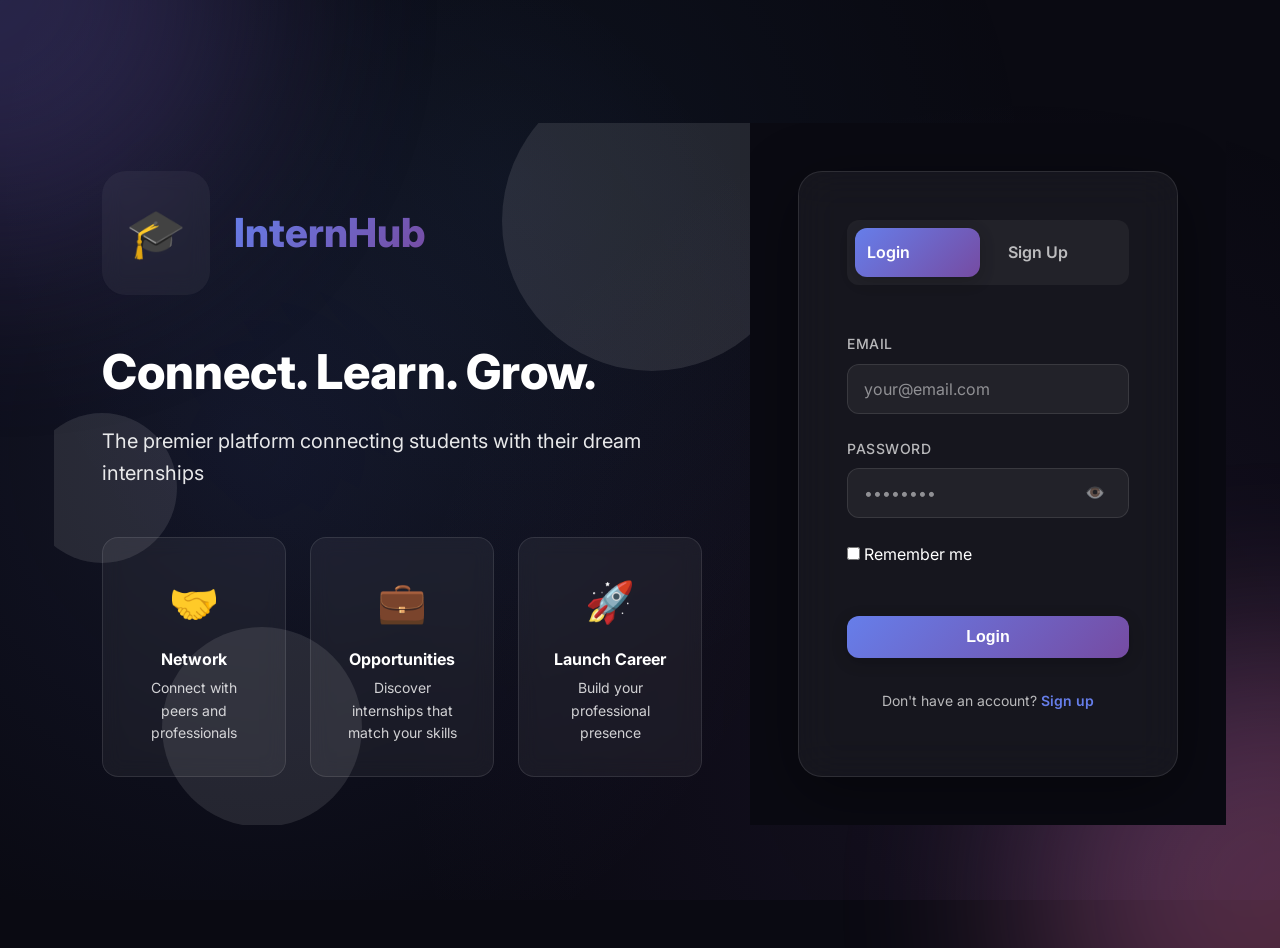
==== connections.html @ 6345edf4 "feat: implement connections system" ====
<!DOCTYPE html>
<html lang="en">

<head>
    <meta charset="UTF-8">
    <meta name="viewport" content="width=device-width, initial-scale=1.0">
    <title>Connections - InternHub</title>
    <link rel="stylesheet" href="css/main.css">
    <link rel="stylesheet" href="css/components.css">
    <link rel="stylesheet" href="css/animations.css">
</head>

<body>
    <nav class="navbar">
        <div class="navbar-container"><a href="dashboard.html" class="navbar-brand">InternHub</a>
            <div class="navbar-search"><span class="navbar-search-icon">🔍</span><input type="text" id="globalSearch"
                    placeholder="Search people, jobs, companies..."></div>
            <div class="navbar-nav">
                <div class="navbar-nav-item" id="homeNav">🏠</div>
                <div class="navbar-nav-item" id="connectionsNav">👥</div>
                <div class="navbar-nav-item" id="messagesNav">💬</div>
                <div class="navbar-nav-item" id="notificationsNav">🔔<span class="badge-notification hidden"
                        id="notificationsBadge">0</span></div>
                <div class="navbar-nav-item dropdown" id="profileDropdown"><img src="" alt="Profile"
                        class="avatar avatar-sm" id="navAvatar">
                    <div class="dropdown-menu hidden" id="profileMenu"><a href="profile.html" class="dropdown-item">👤
                            My Profile</a>
                        <div class="dropdown-divider"></div><a href="#" class="dropdown-item" id="logoutBtn">🚪
                            Logout</a>
                    </div>
                </div>
            </div>
        </div>
    </nav>

    <aside class="sidebar">
        <nav class="sidebar-nav">
            <ul>
                <li class="sidebar-nav-item"><a href="dashboard.html" class="sidebar-nav-link"><svg fill="currentColor"
                            viewBox="0 0 20 20">
                            <path
                                d="M10.707 2.293a1 1 0 00-1.414 0l-7 7a1 1 0 001.414 1.414L4 10.414V17a1 1 0 001 1h2a1 1 0 001-1v-2a1 1 0 011-1h2a1 1 0 011 1v2a1 1 0 001 1h2a1 1 0 001-1v-6.586l.293.293a1 1 0 001.414-1.414l-7-7z">
                            </path>
                        </svg><span>Feed</span></a></li>
                <li class="sidebar-nav-item"><a href="profile.html" class="sidebar-nav-link"><svg fill="currentColor"
                            viewBox="0 0 20 20">
                            <path fill-rule="evenodd" d="M10 9a3 3 0 100-6 3 3 0 000 6zm-7 9a7 7 0 1114 0H3z"
                                clip-rule="evenodd"></path>
                        </svg><span>Profile</span></a></li>
                <li class="sidebar-nav-item"><a href="connections.html" class="sidebar-nav-link active"><svg
                            fill="currentColor" viewBox="0 0 20 20">
                            <path
                                d="M13 6a3 3 0 11-6 0 3 3 0 016 0zM18 8a2 2 0 11-4 0 2 2 0 014 0zM14 15a4 4 0 00-8 0v3h8v-3zM6 8a2 2 0 11-4 0 2 2 0 014 0zM16 18v-3a5.972 5.972 0 00-.75-2.906A3.005 3.005 0 0119 15v3h-3zM4.75 12.094A5.973 5.973 0 004 15v3H1v-3a3 3 0 013.75-2.906z">
                            </path>
                        </svg><span>Connections</span></a></li>
                <li class="sidebar-nav-item"><a href="jobs.html" class="sidebar-nav-link"><svg fill="currentColor"
                            viewBox="0 0 20 20">
                            <path fill-rule="evenodd"
                                d="M6 6V5a3 3 0 013-3h2a3 3 0 013 3v1h2a2 2 0 012 2v3.57A22.952 22.952 0 0110 13a22.95 22.95 0 01-8-1.43V8a2 2 0 012-2h2zm2-1a1 1 0 011-1h2a1 1 0 011 1v1H8V5zm1 5a1 1 0 011-1h.01a1 1 0 110 2H10a1 1 0 01-1-1z"
                                clip-rule="evenodd"></path>
                            <path
                                d="M2 13.692V16a2 2 0 002 2h12a2 2 0 002-2v-2.308A24.974 24.974 0 0110 15c-2.796 0-5.487-.46-8-1.308z">
                            </path>
                        </svg><span>Jobs</span></a></li>
                <li class="sidebar-nav-item"><a href="messages.html" class="sidebar-nav-link"><svg fill="currentColor"
                            viewBox="0 0 20 20">
                            <path d="M2 5a2 2 0 012-2h7a2 2 0 012 2v4a2 2 0 01-2 2H9l-3 3v-3H4a2 2 0 01-2-2V5z"></path>
                            <path
                                d="M15 7v2a4 4 0 01-4 4H9.828l-1.766 1.767c.28.149.599.233.938.233h2l3 3v-3h2a2 2 0 002-2V9a2 2 0 00-2-2h-1z">
                            </path>
                        </svg><span>Messages</span></a></li>
                <li class="sidebar-nav-item"><a href="search.html" class="sidebar-nav-link"><svg fill="currentColor"
                            viewBox="0 0 20 20">
                            <path fill-rule="evenodd"
                                d="M8 4a4 4 0 100 8 4 4 0 000-8zM2 8a6 6 0 1110.89 3.476l4.817 4.817a1 1 0 01-1.414 1.414l-4.816-4.816A6 6 0 012 8z"
                                clip-rule="evenodd"></path>
                        </svg><span>Search</span></a></li>
            </ul>
        </nav>
    </aside>

    <main class="main-content">
        <div class="container-fluid">
            <div style="max-width: 900px; margin: 0 auto;">
                <h1 class="animate-fade-in-up">My Network</h1>

                <!-- Tabs -->
                <div class="glass-card mt-lg animate-fade-in-up" style="padding: 0; overflow: hidden;">
                    <div style="display: flex; border-bottom: 1px solid var(--glass-border);">
                        <button class="network-tab active" data-tab="suggestions">People You May Know</button>
                        <button class="network-tab" data-tab="connections">My Connections</button>
                        <button class="network-tab" data-tab="requests">Requests</button>
                    </div>
                </div>

                <!-- Content Sections -->
                <div id="suggestionsSection" class="network-section active mt-md"></div>
                <div id="connectionsSection" class="network-section hidden mt-md"></div>
                <div id="requestsSection" class="network-section hidden mt-md"></div>
            </div>
        </div>
    </main>

    <style>
        .network-tab {
            flex: 1;
            padding: var(--spacing-md);
            background: transparent;
            border: none;
            color: var(--text-secondary);
            font-weight: 600;
            cursor: pointer;
            transition: all var(--transition-base);
            border-bottom: 2px solid transparent;
        }

        .network-tab.active {
            color: var(--text-primary);
            border-bottom-color: var(--accent);
            background: var(--glass-bg);
        }

        .network-section {
            display: none;
        }

        .network-section.active {
            display: block;
        }
    </style>

    <div id="notificationsDropdown" class="dropdown-menu hidden"
        style="position: fixed; top: 70px; right: 20px; width: 400px; max-width: 90vw;">
        <div style="padding: var(--spacing-md); border-bottom: 1px solid var(--glass-border);">
            <h4 style="margin: 0;">Notifications</h4>
        </div>
        <div class="notification-list" id="notificationsList"></div>
    </div>

    <script src="js/storage.js"></script>
    <script src="js/app.js"></script>
    <script src="js/connections.js"></script>
</body>

</html>
---- css/main.css ----
/* InternHub - Main Design System */

/* Import Google Fonts */
@import url('https://fonts.googleapis.com/css2?family=Inter:wght@300;400;500;600;700;800&display=swap');

/* CSS Variables - Design Tokens */
:root {
  /* Colors */
  --primary-gradient: linear-gradient(135deg, #667eea 0%, #764ba2 100%);
  --secondary-gradient: linear-gradient(135deg, #f093fb 0%, #f5576c 100%);
  --accent-gradient: linear-gradient(135deg, #4facfe 0%, #00f2fe 100%);
  --success-gradient: linear-gradient(135deg, #0ba360 0%, #3cba92 100%);
  --warning-gradient: linear-gradient(135deg, #ffa726 0%, #fb8c00 100%);

  --accent: #667eea;
  --accent-light: #8a9aff;
  --accent-dark: #4d63d8;

  /* Dark Theme Colors */
  --bg-primary: #0a0a12;
  --bg-secondary: #12121c;
  --bg-tertiary: #1a1a28;

  /* Glass Effect */
  --glass-bg: rgba(255, 255, 255, 0.05);
  --glass-border: rgba(255, 255, 255, 0.1);
  --glass-hover: rgba(255, 255, 255, 0.08);

  /* Text Colors */
  --text-primary: #ffffff;
  --text-secondary: rgba(255, 255, 255, 0.7);
  --text-tertiary: rgba(255, 255, 255, 0.5);

  /* Shadows */
  --shadow-sm: 0 2px 8px rgba(0, 0, 0, 0.1);
  --shadow-md: 0 4px 16px rgba(0, 0, 0, 0.2);
  --shadow-lg: 0 8px 32px rgba(0, 0, 0, 0.3);
  --shadow-xl: 0 16px 64px rgba(0, 0, 0, 0.4);

  /* Glow Effects */
  --glow-primary: 0 0 20px rgba(102, 126, 234, 0.4);
  --glow-secondary: 0 0 20px rgba(240, 147, 251, 0.4);
  --glow-accent: 0 0 20px rgba(79, 172, 254, 0.4);

  /* Spacing */
  --spacing-xs: 0.5rem;
  --spacing-sm: 1rem;
  --spacing-md: 1.5rem;
  --spacing-lg: 2rem;
  --spacing-xl: 3rem;
  --spacing-2xl: 4rem;

  /* Border Radius */
  --radius-sm: 8px;
  --radius-md: 12px;
  --radius-lg: 16px;
  --radius-xl: 24px;
  --radius-full: 9999px;

  /* Transitions */
  --transition-fast: 0.2s ease;
  --transition-base: 0.3s ease;
  --transition-slow: 0.5s ease;

  /* Z-index */
  --z-dropdown: 1000;
  --z-sticky: 1020;
  --z-fixed: 1030;
  --z-modal-backdrop: 1040;
  --z-modal: 1050;
  --z-popover: 1060;
  --z-tooltip: 1070;
}

/* Reset & Base Styles */
* {
  margin: 0;
  padding: 0;
  box-sizing: border-box;
}

html {
  font-size: 16px;
  scroll-behavior: smooth;
}

body {
  font-family: 'Inter', -apple-system, BlinkMacSystemFont, 'Segoe UI', Roboto, sans-serif;
  background: var(--bg-primary);
  color: var(--text-primary);
  line-height: 1.6;
  overflow-x: hidden;
  -webkit-font-smoothing: antialiased;
  -moz-osx-font-smoothing: grayscale;
}

/* Background Pattern */
body::before {
  content: '';
  position: fixed;
  top: 0;
  left: 0;
  right: 0;
  bottom: 0;
  background:
    radial-gradient(circle at 20% 50%, rgba(102, 126, 234, 0.1) 0%, transparent 50%),
    radial-gradient(circle at 80% 80%, rgba(118, 75, 162, 0.1) 0%, transparent 50%),
    radial-gradient(circle at 40% 20%, rgba(79, 172, 254, 0.05) 0%, transparent 50%);
  pointer-events: none;
  z-index: -1;
}

/* Typography */
h1,
h2,
h3,
h4,
h5,
h6 {
  font-weight: 700;
  line-height: 1.2;
  margin-bottom: var(--spacing-sm);
}

h1 {
  font-size: clamp(2rem, 5vw, 3.5rem);
  background: var(--primary-gradient);
  -webkit-background-clip: text;
  -webkit-text-fill-color: transparent;
  background-clip: text;
}

h2 {
  font-size: clamp(1.5rem, 4vw, 2.5rem);
}

h3 {
  font-size: clamp(1.25rem, 3vw, 2rem);
}

h4 {
  font-size: clamp(1.1rem, 2.5vw, 1.5rem);
}

p {
  margin-bottom: var(--spacing-sm);
  color: var(--text-secondary);
}

a {
  color: var(--accent-light);
  text-decoration: none;
  transition: color var(--transition-base);
}

a:hover {
  color: var(--accent);
  text-decoration: underline;
}

/* Utility Classes */
.container {
  max-width: 1200px;
  margin: 0 auto;
  padding: 0 var(--spacing-md);
}

.container-fluid {
  width: 100%;
  padding: 0 var(--spacing-md);
}

/* Glass Card */
.glass-card {
  background: var(--glass-bg);
  backdrop-filter: blur(10px);
  -webkit-backdrop-filter: blur(10px);
  border: 1px solid var(--glass-border);
  border-radius: var(--radius-lg);
  padding: var(--spacing-md);
  box-shadow: var(--shadow-md);
  transition: all var(--transition-base);
}

.glass-card:hover {
  background: var(--glass-hover);
  transform: translateY(-2px);
  box-shadow: var(--shadow-lg);
}

/* Gradient Card */
.gradient-card {
  position: relative;
  background: var(--bg-secondary);
  border-radius: var(--radius-lg);
  padding: 2px;
  overflow: hidden;
}

.gradient-card::before {
  content: '';
  position: absolute;
  top: 0;
  left: 0;
  right: 0;
  bottom: 0;
  background: var(--primary-gradient);
  opacity: 0.5;
  transition: opacity var(--transition-base);
}

.gradient-card:hover::before {
  opacity: 1;
}

.gradient-card-content {
  position: relative;
  background: var(--bg-secondary);
  border-radius: calc(var(--radius-lg) - 2px);
  padding: var(--spacing-md);
  z-index: 1;
}

/* Buttons */
.btn {
  display: inline-flex;
  align-items: center;
  justify-content: center;
  gap: var(--spacing-xs);
  padding: 0.75rem 1.5rem;
  font-size: 1rem;
  font-weight: 600;
  border: none;
  border-radius: var(--radius-md);
  cursor: pointer;
  transition: all var(--transition-base);
  text-decoration: none;
  position: relative;
  overflow: hidden;
}

.btn::before {
  content: '';
  position: absolute;
  top: 50%;
  left: 50%;
  width: 0;
  height: 0;
  border-radius: 50%;
  background: rgba(255, 255, 255, 0.2);
  transform: translate(-50%, -50%);
  transition: width 0.6s, height 0.6s;
}

.btn:hover::before {
  width: 300px;
  height: 300px;
}

.btn-primary {
  background: var(--primary-gradient);
  color: white;
  box-shadow: var(--shadow-md);
}

.btn-primary:hover {
  transform: translateY(-2px);
  box-shadow: var(--shadow-lg), var(--glow-primary);
}

.btn-secondary {
  background: var(--secondary-gradient);
  color: white;
  box-shadow: var(--shadow-md);
}

.btn-secondary:hover {
  transform: translateY(-2px);
  box-shadow: var(--shadow-lg), var(--glow-secondary);
}

.btn-outline {
  background: transparent;
  border: 2px solid var(--accent);
  color: var(--accent);
}

.btn-outline:hover {
  background: var(--accent);
  color: white;
  transform: translateY(-2px);
}

.btn-ghost {
  background: var(--glass-bg);
  border: 1px solid var(--glass-border);
  color: var(--text-primary);
}

.btn-ghost:hover {
  background: var(--glass-hover);
  transform: translateY(-2px);
}

/* Form Elements */
.form-group {
  margin-bottom: var(--spacing-md);
}

.form-label {
  display: block;
  margin-bottom: var(--spacing-xs);
  font-weight: 500;
  color: var(--text-secondary);
  font-size: 0.875rem;
  text-transform: uppercase;
  letter-spacing: 0.5px;
}

.form-input,
.form-textarea,
.form-select {
  width: 100%;
  padding: 0.875rem 1rem;
  background: var(--glass-bg);
  border: 1px solid var(--glass-border);
  border-radius: var(--radius-md);
  color: var(--text-primary);
  font-size: 1rem;
  font-family: inherit;
  transition: all var(--transition-base);
}

.form-input:focus,
.form-textarea:focus,
.form-select:focus {
  outline: none;
  border-color: var(--accent);
  background: var(--glass-hover);
  box-shadow: 0 0 0 3px rgba(102, 126, 234, 0.1);
}

.form-input::placeholder,
.form-textarea::placeholder {
  color: var(--text-tertiary);
}

.form-textarea {
  min-height: 120px;
  resize: vertical;
}

/* Force ALL native select dropdowns to use dark background */
select,
.form-select {
  background-color: #0f0f1a;
  color: #ffffff;
  -webkit-appearance: none;
  -moz-appearance: none;
  appearance: none;
  background-image: url("data:image/svg+xml,%3Csvg xmlns='http://www.w3.org/2000/svg' width='12' height='12' viewBox='0 0 12 12'%3E%3Cpath fill='%23ffffff' d='M6 8L1 3h10z'/%3E%3C/svg%3E");
  background-repeat: no-repeat;
  background-position: right 1rem center;
  padding-right: 2.5rem;
}

select option,
.form-select option {
  background-color: #0f0f1a;
  color: #ffffff;
}

select option:hover,
select option:focus,
select option:checked,
.form-select option:hover,
.form-select option:focus,
.form-select option:checked {
  background-color: #667eea;
  color: #ffffff;
}


/* Badges */
.badge {
  display: inline-flex;
  align-items: center;
  padding: 0.375rem 0.75rem;
  font-size: 0.75rem;
  font-weight: 600;
  border-radius: var(--radius-full);
  text-transform: uppercase;
  letter-spacing: 0.5px;
}

.badge-primary {
  background: var(--primary-gradient);
  color: white;
}

.badge-secondary {
  background: var(--secondary-gradient);
  color: white;
}

.badge-success {
  background: var(--success-gradient);
  color: white;
}

.badge-glass {
  background: var(--glass-bg);
  border: 1px solid var(--glass-border);
  color: var(--text-primary);
}

/* Avatar */
.avatar {
  width: 40px;
  height: 40px;
  border-radius: 50%;
  object-fit: cover;
  border: 2px solid var(--glass-border);
}

.avatar-sm {
  width: 32px;
  height: 32px;
}

.avatar-lg {
  width: 64px;
  height: 64px;
}

.avatar-xl {
  width: 120px;
  height: 120px;
}

/* Scrollbar Styling */
::-webkit-scrollbar {
  width: 8px;
  height: 8px;
}

::-webkit-scrollbar-track {
  background: var(--bg-secondary);
}

::-webkit-scrollbar-thumb {
  background: var(--glass-bg);
  border-radius: var(--radius-full);
  border: 2px solid var(--bg-secondary);
}

::-webkit-scrollbar-thumb:hover {
  background: var(--glass-hover);
}

/* Utility Classes */
.text-center {
  text-align: center;
}

.text-left {
  text-align: left;
}

.text-right {
  text-align: right;
}

.flex {
  display: flex;
}

.flex-column {
  flex-direction: column;
}

.flex-wrap {
  flex-wrap: wrap;
}

.items-center {
  align-items: center;
}

.items-start {
  align-items: flex-start;
}

.items-end {
  align-items: flex-end;
}

.justify-center {
  justify-content: center;
}

.justify-between {
  justify-content: space-between;
}

.justify-around {
  justify-content: space-around;
}

.gap-xs {
  gap: var(--spacing-xs);
}

.gap-sm {
  gap: var(--spacing-sm);
}

.gap-md {
  gap: var(--spacing-md);
}

.gap-lg {
  gap: var(--spacing-lg);
}

.mt-sm {
  margin-top: var(--spacing-sm);
}

.mt-md {
  margin-top: var(--spacing-md);
}

.mt-lg {
  margin-top: var(--spacing-lg);
}

.mb-sm {
  margin-bottom: var(--spacing-sm);
}

.mb-md {
  margin-bottom: var(--spacing-md);
}

.mb-lg {
  margin-bottom: var(--spacing-lg);
}

.hidden {
  display: none !important;
}

.visible {
  display: block;
}

/* Responsive */
@media (max-width: 768px) {
  :root {
    font-size: 14px;
  }

  .container {
    padding: 0 var(--spacing-sm);
  }
}
---- css/components.css ----
/* InternHub - Component Styles */

/* Navigation Bar */
.navbar {
    position: fixed;
    top: 0;
    left: 0;
    right: 0;
    height: 70px;
    background: var(--glass-bg);
    backdrop-filter: blur(20px);
    -webkit-backdrop-filter: blur(20px);
    border-bottom: 1px solid var(--glass-border);
    z-index: var(--z-fixed);
    padding: 0 var(--spacing-md);
}

.navbar-container {
    max-width: 1400px;
    margin: 0 auto;
    height: 100%;
    display: flex;
    align-items: center;
    justify-content: space-between;
    gap: var(--spacing-md);
}

.navbar-brand {
    font-size: 1.5rem;
    font-weight: 800;
    background: var(--primary-gradient);
    -webkit-background-clip: text;
    -webkit-text-fill-color: transparent;
    background-clip: text;
    text-decoration: none;
}

.navbar-search {
    flex: 1;
    max-width: 500px;
    position: relative;
}

.navbar-search input {
    width: 100%;
    padding: 0.75rem 1rem 0.75rem 3rem;
    background: var(--glass-bg);
    border: 1px solid var(--glass-border);
    border-radius: var(--radius-full);
    color: var(--text-primary);
    font-size: 0.875rem;
    transition: all var(--transition-base);
}

.navbar-search input:focus {
    outline: none;
    background: var(--glass-hover);
    border-color: var(--accent);
    box-shadow: 0 0 0 3px rgba(102, 126, 234, 0.1);
}

.navbar-search-icon {
    position: absolute;
    left: 1rem;
    top: 50%;
    transform: translateY(-50%);
    color: var(--text-tertiary);
    pointer-events: none;
}

.navbar-nav {
    display: flex;
    align-items: center;
    gap: var(--spacing-sm);
}

.navbar-nav-item {
    position: relative;
    padding: 0.5rem;
    color: var(--text-secondary);
    cursor: pointer;
    transition: color var(--transition-base);
}

.navbar-nav-item:hover {
    color: var(--text-primary);
}

.navbar-nav-item .badge-notification {
    position: absolute;
    top: 0;
    right: 0;
    width: 18px;
    height: 18px;
    background: var(--secondary-gradient);
    border-radius: 50%;
    font-size: 0.65rem;
    display: flex;
    align-items: center;
    justify-content: center;
    border: 2px solid var(--bg-primary);
}

/* Sidebar */
.sidebar {
    position: fixed;
    left: 0;
    top: 70px;
    bottom: 0;
    width: 260px;
    background: var(--glass-bg);
    backdrop-filter: blur(20px);
    -webkit-backdrop-filter: blur(20px);
    border-right: 1px solid var(--glass-border);
    padding: var(--spacing-md);
    overflow-y: auto;
    z-index: var(--z-sticky);
}

.sidebar-nav {
    list-style: none;
}

.sidebar-nav-item {
    margin-bottom: var(--spacing-xs);
}

.sidebar-nav-link {
    display: flex;
    align-items: center;
    gap: var(--spacing-sm);
    padding: 0.875rem var(--spacing-md);
    color: var(--text-secondary);
    border-radius: var(--radius-md);
    transition: all var(--transition-base);
    text-decoration: none;
}

.sidebar-nav-link:hover {
    background: var(--glass-hover);
    color: var(--text-primary);
    text-decoration: none;
}

.sidebar-nav-link.active {
    background: var(--primary-gradient);
    color: white;
}

.sidebar-nav-link svg {
    width: 20px;
    height: 20px;
}

/* Main Content */
.main-content {
    margin-left: 260px;
    margin-top: 70px;
    padding: var(--spacing-lg);
    min-height: calc(100vh - 70px);
}

/* Post Card */
.post-card {
    background: var(--glass-bg);
    backdrop-filter: blur(10px);
    -webkit-backdrop-filter: blur(10px);
    border: 1px solid var(--glass-border);
    border-radius: var(--radius-lg);
    padding: var(--spacing-md);
    margin-bottom: var(--spacing-md);
    transition: all var(--transition-base);
}

.post-card:hover {
    background: var(--glass-hover);
    transform: translateY(-2px);
    box-shadow: var(--shadow-lg);
}

.post-header {
    display: flex;
    align-items: center;
    gap: var(--spacing-sm);
    margin-bottom: var(--spacing-md);
}

.post-author-info {
    flex: 1;
}

.post-author-name {
    font-weight: 600;
    color: var(--text-primary);
    margin-bottom: 0.25rem;
}

.post-author-headline {
    font-size: 0.875rem;
    color: var(--text-tertiary);
}

.post-timestamp {
    font-size: 0.75rem;
    color: var(--text-tertiary);
}

.post-content {
    margin-bottom: var(--spacing-md);
    color: var(--text-secondary);
    line-height: 1.6;
}

.post-image {
    width: 100%;
    border-radius: var(--radius-md);
    margin: var(--spacing-md) 0;
}

.post-actions {
    display: flex;
    gap: var(--spacing-md);
    padding-top: var(--spacing-md);
    border-top: 1px solid var(--glass-border);
}

.post-action-btn {
    display: flex;
    align-items: center;
    gap: var(--spacing-xs);
    padding: 0.5rem var(--spacing-sm);
    background: transparent;
    border: none;
    color: var(--text-secondary);
    cursor: pointer;
    border-radius: var(--radius-md);
    transition: all var(--transition-base);
    font-size: 0.875rem;
}

.post-action-btn:hover {
    background: var(--glass-hover);
    color: var(--text-primary);
}

.post-action-btn.active {
    color: var(--accent);
}

/* Profile Card */
.profile-card {
    background: var(--glass-bg);
    backdrop-filter: blur(10px);
    -webkit-backdrop-filter: blur(10px);
    border: 1px solid var(--glass-border);
    border-radius: var(--radius-lg);
    overflow: hidden;
}

.profile-header {
    height: 200px;
    background: var(--primary-gradient);
    position: relative;
    overflow: hidden;
}

.profile-cover {
    width: 100%;
    height: 100%;
    object-fit: cover;
    position: absolute;
    top: 0;
    left: 0;
}

.profile-header-actions {
    position: absolute;
    top: 10px;
    right: 10px;
    z-index: 2;
}

.profile-avatar-wrapper {
    position: absolute;
    bottom: -60px;
    left: var(--spacing-md);
}

.profile-avatar {
    width: 120px;
    height: 120px;
    border-radius: 50%;
    border: 4px solid var(--bg-primary);
    object-fit: cover;
    background: var(--bg-secondary);
}

.profile-body {
    padding: var(--spacing-xl) var(--spacing-md) var(--spacing-md);
    text-align: center;
}

.profile-name {
    font-size: 1.5rem;
    font-weight: 700;
    margin-bottom: 0.5rem;
}

.profile-headline {
    color: var(--text-secondary);
    margin-bottom: var(--spacing-md);
}

.profile-stats {
    display: flex;
    justify-content: space-around;
    padding: var(--spacing-md) 0;
    border-top: 1px solid var(--glass-border);
}

.profile-stat {
    text-align: center;
}

.profile-stat-value {
    font-size: 1.25rem;
    font-weight: 700;
    color: var(--text-primary);
}

.profile-stat-label {
    font-size: 0.875rem;
    color: var(--text-tertiary);
}

/* Job Card */
.job-card {
    background: var(--glass-bg);
    backdrop-filter: blur(10px);
    -webkit-backdrop-filter: blur(10px);
    border: 1px solid var(--glass-border);
    border-radius: var(--radius-lg);
    padding: var(--spacing-md);
    margin-bottom: var(--spacing-md);
    transition: all var(--transition-base);
}

.job-card:hover {
    background: var(--glass-hover);
    transform: translateY(-2px);
    box-shadow: var(--shadow-lg);
}

.job-header {
    display: flex;
    gap: var(--spacing-md);
    margin-bottom: var(--spacing-md);
}

.job-logo {
    width: 64px;
    height: 64px;
    border-radius: var(--radius-md);
    object-fit: cover;
}

.job-info {
    flex: 1;
}

.job-title {
    font-size: 1.25rem;
    font-weight: 700;
    margin-bottom: 0.25rem;
    color: var(--text-primary);
}

.job-company {
    color: var(--text-secondary);
    margin-bottom: 0.5rem;
}

.job-meta {
    display: flex;
    flex-wrap: wrap;
    gap: var(--spacing-sm);
    margin-bottom: var(--spacing-md);
    font-size: 0.875rem;
    color: var(--text-tertiary);
}

.job-meta-item {
    display: flex;
    align-items: center;
    gap: 0.25rem;
}

.job-description {
    color: var(--text-secondary);
    line-height: 1.6;
    margin-bottom: var(--spacing-md);
}

.job-actions {
    display: flex;
    gap: var(--spacing-sm);
}

/* Message Card */
.message-list {
    height: calc(100vh - 200px);
    overflow-y: auto;
}

.message-item {
    display: flex;
    gap: var(--spacing-sm);
    padding: var(--spacing-md);
    border-radius: var(--radius-md);
    cursor: pointer;
    transition: all var(--transition-base);
}

.message-item:hover {
    background: var(--glass-hover);
}

.message-item.active {
    background: var(--glass-bg);
}

.message-item.unread {
    background: var(--glass-bg);
}

.message-avatar-wrapper {
    position: relative;
}

.message-online-indicator {
    position: absolute;
    bottom: 0;
    right: 0;
    width: 12px;
    height: 12px;
    background: #0ba360;
    border: 2px solid var(--bg-primary);
    border-radius: 50%;
}

.message-content {
    flex: 1;
    min-width: 0;
}

.message-header {
    display: flex;
    justify-content: space-between;
    align-items: center;
    margin-bottom: 0.25rem;
}

.message-name {
    font-weight: 600;
    color: var(--text-primary);
}

.message-time {
    font-size: 0.75rem;
    color: var(--text-tertiary);
}

.message-preview {
    font-size: 0.875rem;
    color: var(--text-secondary);
    white-space: nowrap;
    overflow: hidden;
    text-overflow: ellipsis;
}

.message-unread-badge {
    width: 20px;
    height: 20px;
    background: var(--accent);
    border-radius: 50%;
    font-size: 0.75rem;
    display: flex;
    align-items: center;
    justify-content: center;
    color: white;
}

/* Chat Window */
.chat-window {
    display: flex;
    flex-direction: column;
    height: calc(100vh - 200px);
}

.chat-header {
    padding: var(--spacing-md);
    background: var(--glass-bg);
    border: 1px solid var(--glass-border);
    border-radius: var(--radius-lg) var(--radius-lg) 0 0;
    display: flex;
    align-items: center;
    gap: var(--spacing-sm);
}

.chat-messages {
    flex: 1;
    overflow-y: auto;
    padding: var(--spacing-md);
    background: var(--glass-bg);
    border-left: 1px solid var(--glass-border);
    border-right: 1px solid var(--glass-border);
}

.chat-message {
    display: flex;
    gap: var(--spacing-sm);
    margin-bottom: var(--spacing-md);
}

.chat-message.sent {
    flex-direction: row-reverse;
}

.chat-message-bubble {
    max-width: 60%;
    padding: var(--spacing-sm) var(--spacing-md);
    border-radius: var(--radius-md);
    background: var(--glass-hover);
    color: var(--text-primary);
}

.chat-message.sent .chat-message-bubble {
    background: var(--primary-gradient);
    color: white;
}

.chat-message-text {
    margin-bottom: 0.25rem;
    word-wrap: break-word;
}

.chat-message-meta {
    font-size: 0.75rem;
    color: var(--text-tertiary);
    display: flex;
    align-items: center;
    gap: 0.25rem;
}

.chat-input-wrapper {
    padding: var(--spacing-md);
    background: var(--glass-bg);
    border: 1px solid var(--glass-border);
    border-radius: 0 0 var(--radius-lg) var(--radius-lg);
    display: flex;
    gap: var(--spacing-sm);
}

.chat-input {
    flex: 1;
    padding: 0.75rem var(--spacing-md);
    background: var(--glass-hover);
    border: 1px solid var(--glass-border);
    border-radius: var(--radius-full);
    color: var(--text-primary);
    resize: none;
}

/* Modal */
.modal {
    position: fixed;
    top: 0;
    left: 0;
    right: 0;
    bottom: 0;
    background: rgba(0, 0, 0, 0.8);
    backdrop-filter: blur(5px);
    -webkit-backdrop-filter: blur(5px);
    display: flex;
    align-items: center;
    justify-content: center;
    z-index: var(--z-modal);
    padding: var(--spacing-md);
}

.modal-content {
    background: var(--bg-secondary);
    border: 1px solid var(--glass-border);
    border-radius: var(--radius-xl);
    max-width: 600px;
    width: 100%;
    max-height: 90vh;
    overflow-y: auto;
    box-shadow: var(--shadow-xl);
}

.modal-header {
    padding: var(--spacing-md) var(--spacing-lg);
    border-bottom: 1px solid var(--glass-border);
    display: flex;
    align-items: center;
    justify-content: space-between;
}

.modal-title {
    font-size: 1.5rem;
    font-weight: 700;
}

.modal-close {
    background: transparent;
    border: none;
    color: var(--text-secondary);
    cursor: pointer;
    font-size: 1.5rem;
    padding: 0.5rem;
    transition: color var(--transition-base);
}

.modal-close:hover {
    color: var(--text-primary);
}

.modal-body {
    padding: var(--spacing-lg);
}

.modal-footer {
    padding: var(--spacing-md) var(--spacing-lg);
    border-top: 1px solid var(--glass-border);
    display: flex;
    justify-content: flex-end;
    gap: var(--spacing-sm);
}

/* Dropdown */
.dropdown {
    position: relative;
}

.dropdown-menu {
    position: absolute;
    top: 100%;
    right: 0;
    margin-top: var(--spacing-xs);
    min-width: 200px;
    background: var(--bg-secondary);
    border: 1px solid var(--glass-border);
    border-radius: var(--radius-md);
    box-shadow: var(--shadow-lg);
    z-index: var(--z-dropdown);
    overflow: hidden;
}

.dropdown-item {
    display: block;
    padding: 0.75rem var(--spacing-md);
    color: var(--text-secondary);
    cursor: pointer;
    transition: all var(--transition-base);
    text-decoration: none;
}

.dropdown-item:hover {
    background: var(--glass-hover);
    color: var(--text-primary);
    text-decoration: none;
}

.dropdown-divider {
    height: 1px;
    background: var(--glass-border);
    margin: var(--spacing-xs) 0;
}

/* Progress Bar */
.progress-bar {
    width: 100%;
    height: 8px;
    background: var(--glass-bg);
    border-radius: var(--radius-full);
    overflow: hidden;
}

.progress-bar-fill {
    height: 100%;
    background: var(--primary-gradient);
    border-radius: var(--radius-full);
    transition: width var(--transition-slow);
}

/* Notification Bell */
.notification-list {
    max-height: 400px;
    overflow-y: auto;
}

.notification-item {
    padding: var(--spacing-md);
    border-bottom: 1px solid var(--glass-border);
    cursor: pointer;
    transition: background var(--transition-base);
}

.notification-item:hover {
    background: var(--glass-hover);
}

.notification-item.unread {
    background: var(--glass-bg);
}

.notification-content {
    display: flex;
    gap: var(--spacing-sm);
}

.notification-text {
    flex: 1;
    font-size: 0.875rem;
    color: var(--text-secondary);
}

.notification-time {
    font-size: 0.75rem;
    color: var(--text-tertiary);
}

/* Skeleton Loader */
.skeleton {
    background: linear-gradient(90deg,
            var(--glass-bg) 25%,
            var(--glass-hover) 50%,
            var(--glass-bg) 75%);
    background-size: 200% 100%;
    animation: skeleton-loading 1.5s ease-in-out infinite;
    border-radius: var(--radius-md);
}

@keyframes skeleton-loading {
    0% {
        background-position: 200% 0;
    }

    100% {
        background-position: -200% 0;
    }
}

/* Responsive */
@media (max-width: 1024px) {
    .sidebar {
        transform: translateX(-100%);
        transition: transform var(--transition-base);
    }

    .sidebar.active {
        transform: translateX(0);
    }

    .main-content {
        margin-left: 0;
    }
}

@media (max-width: 768px) {
    .navbar-search {
        display: none;
    }

    .main-content {
        padding: var(--spacing-md);
    }

    .chat-message-bubble {
        max-width: 80%;
    }
}
---- css/animations.css ----
/* InternHub - Animations */

/* Fade In Animations */
@keyframes fadeIn {
    from {
        opacity: 0;
    }

    to {
        opacity: 1;
    }
}

@keyframes fadeInUp {
    from {
        opacity: 0;
        transform: translateY(20px);
    }

    to {
        opacity: 1;
        transform: translateY(0);
    }
}

@keyframes fadeInDown {
    from {
        opacity: 0;
        transform: translateY(-20px);
    }

    to {
        opacity: 1;
        transform: translateY(0);
    }
}

@keyframes fadeInLeft {
    from {
        opacity: 0;
        transform: translateX(-20px);
    }

    to {
        opacity: 1;
        transform: translateX(0);
    }
}

@keyframes fadeInRight {
    from {
        opacity: 0;
        transform: translateX(20px);
    }

    to {
        opacity: 1;
        transform: translateX(0);
    }
}

/* Scale Animations */
@keyframes scaleIn {
    from {
        opacity: 0;
        transform: scale(0.9);
    }

    to {
        opacity: 1;
        transform: scale(1);
    }
}

@keyframes scaleUp {
    from {
        transform: scale(1);
    }

    to {
        transform: scale(1.05);
    }
}

/* Slide Animations */
@keyframes slideInRight {
    from {
        transform: translateX(100%);
    }

    to {
        transform: translateX(0);
    }
}

@keyframes slideInLeft {
    from {
        transform: translateX(-100%);
    }

    to {
        transform: translateX(0);
    }
}

/* Bounce Animation */
@keyframes bounce {

    0%,
    20%,
    50%,
    80%,
    100% {
        transform: translateY(0);
    }

    40% {
        transform: translateY(-10px);
    }

    60% {
        transform: translateY(-5px);
    }
}

/* Pulse Animation */
@keyframes pulse {
    0% {
        transform: scale(1);
        opacity: 1;
    }

    50% {
        transform: scale(1.05);
        opacity: 0.8;
    }

    100% {
        transform: scale(1);
        opacity: 1;
    }
}

/* Shake Animation */
@keyframes shake {

    0%,
    100% {
        transform: translateX(0);
    }

    10%,
    30%,
    50%,
    70%,
    90% {
        transform: translateX(-5px);
    }

    20%,
    40%,
    60%,
    80% {
        transform: translateX(5px);
    }
}

/* Gradient Animation */
@keyframes gradientShift {
    0% {
        background-position: 0% 50%;
    }

    50% {
        background-position: 100% 50%;
    }

    100% {
        background-position: 0% 50%;
    }
}

/* Glow Pulse */
@keyframes glowPulse {

    0%,
    100% {
        box-shadow: 0 0 20px rgba(102, 126, 234, 0.4);
    }

    50% {
        box-shadow: 0 0 40px rgba(102, 126, 234, 0.8);
    }
}

/* Rotate */
@keyframes rotate {
    from {
        transform: rotate(0deg);
    }

    to {
        transform: rotate(360deg);
    }
}

/* Shimmer Effect */
@keyframes shimmer {
    0% {
        background-position: -1000px 0;
    }

    100% {
        background-position: 1000px 0;
    }
}

/* Typing Indicator */
@keyframes typing {

    0%,
    60%,
    100% {
        transform: translateY(0);
    }

    30% {
        transform: translateY(-10px);
    }
}

/* Animation Utility Classes */
.animate-fade-in {
    animation: fadeIn 0.5s ease-out;
}

.animate-fade-in-up {
    animation: fadeInUp 0.5s ease-out;
}

.animate-fade-in-down {
    animation: fadeInDown 0.5s ease-out;
}

.animate-fade-in-left {
    animation: fadeInLeft 0.5s ease-out;
}

.animate-fade-in-right {
    animation: fadeInRight 0.5s ease-out;
}

.animate-scale-in {
    animation: scaleIn 0.3s ease-out;
}

.animate-bounce {
    animation: bounce 1s ease;
}

.animate-pulse {
    animation: pulse 2s ease-in-out infinite;
}

.animate-shake {
    animation: shake 0.5s ease;
}

.animate-glow {
    animation: glowPulse 2s ease-in-out infinite;
}

.animate-rotate {
    animation: rotate 1s linear infinite;
}

/* Hover Effects */
.hover-lift {
    transition: transform var(--transition-base), box-shadow var(--transition-base);
}

.hover-lift:hover {
    transform: translateY(-4px);
    box-shadow: var(--shadow-lg);
}

.hover-scale {
    transition: transform var(--transition-base);
}

.hover-scale:hover {
    transform: scale(1.05);
}

.hover-glow {
    transition: box-shadow var(--transition-base);
}

.hover-glow:hover {
    box-shadow: var(--glow-primary);
}

/* Transition Delays */
.delay-100 {
    animation-delay: 0.1s;
}

.delay-200 {
    animation-delay: 0.2s;
}

.delay-300 {
    animation-delay: 0.3s;
}

.delay-400 {
    animation-delay: 0.4s;
}

.delay-500 {
    animation-delay: 0.5s;
}

/* Page Transitions */
.page-transition {
    animation: fadeInUp 0.5s ease-out;
}

/* Stagger Children Animation */
.stagger-children>* {
    animation: fadeInUp 0.5s ease-out backwards;
}

.stagger-children>*:nth-child(1) {
    animation-delay: 0.1s;
}

.stagger-children>*:nth-child(2) {
    animation-delay: 0.2s;
}

.stagger-children>*:nth-child(3) {
    animation-delay: 0.3s;
}

.stagger-children>*:nth-child(4) {
    animation-delay: 0.4s;
}

.stagger-children>*:nth-child(5) {
    animation-delay: 0.5s;
}

.stagger-children>*:nth-child(6) {
    animation-delay: 0.6s;
}

.stagger-children>*:nth-child(7) {
    animation-delay: 0.7s;
}

.stagger-children>*:nth-child(8) {
    animation-delay: 0.8s;
}

/* Loading Spinner */
.spinner {
    width: 40px;
    height: 40px;
    border: 4px solid var(--glass-border);
    border-top-color: var(--accent);
    border-radius: 50%;
    animation: rotate 1s linear infinite;
}

/* Typing Indicator Dots */
.typing-indicator {
    display: flex;
    gap: 4px;
}

.typing-dot {
    width: 8px;
    height: 8px;
    background: var(--text-tertiary);
    border-radius: 50%;
    animation: typing 1.4s ease-in-out infinite;
}

.typing-dot:nth-child(2) {
    animation-delay: 0.2s;
}

.typing-dot:nth-child(3) {
    animation-delay: 0.4s;
}

/* Gradient Text Animation */
.gradient-text-animated {
    background: linear-gradient(90deg,
            #667eea,
            #764ba2,
            #f093fb,
            #667eea);
    background-size: 300% 100%;
    -webkit-background-clip: text;
    -webkit-text-fill-color: transparent;
    background-clip: text;
    animation: gradientShift 3s ease infinite;
}

/* Smooth Transitions for Interactive Elements */
button,
a,
input,
select,
textarea {
    transition: all var(--transition-base);
}

/* Reduce motion for accessibility */
@media (prefers-reduced-motion: reduce) {

    *,
    *::before,
    *::after {
        animation-duration: 0.01ms !important;
        animation-iteration-count: 1 !important;
        transition-duration: 0.01ms !important;
    }
}
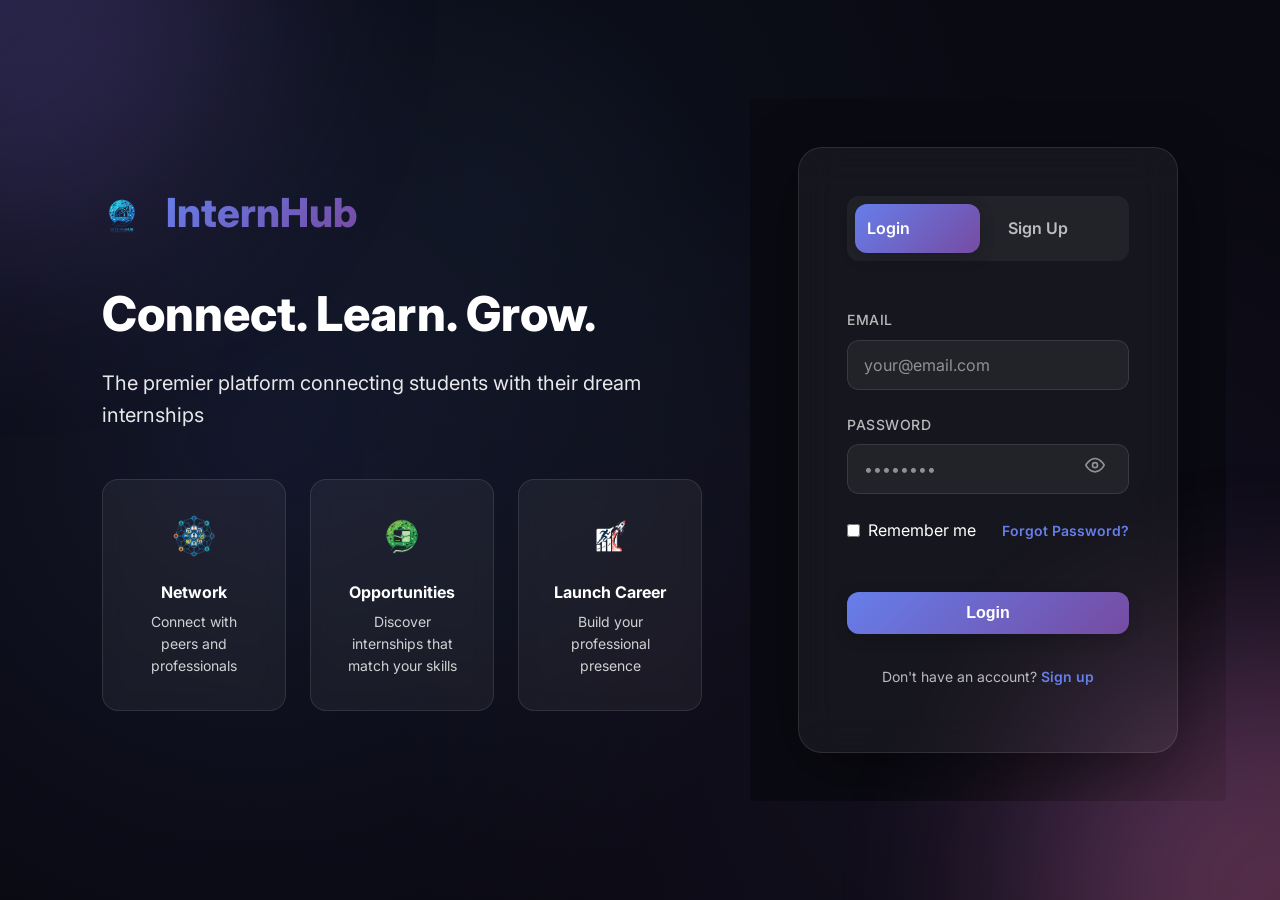
==== commit 8852d083: "Final project cleanup: Refactored hardcoded API URLs and fixed status enum alignment" ====
--- a/connections.html
+++ b/connections.html
@@ -8,24 +8,32 @@
     <link rel="stylesheet" href="css/main.css">
     <link rel="stylesheet" href="css/components.css">
     <link rel="stylesheet" href="css/animations.css">
+    <link rel="icon" href="img/logo.png" type="image/png">
 </head>
 
 <body>
     <nav class="navbar">
-        <div class="navbar-container"><a href="dashboard.html" class="navbar-brand">InternHub</a>
-            <div class="navbar-search"><span class="navbar-search-icon">🔍</span><input type="text" id="globalSearch"
+        <div class="navbar-container">
+            <a href="dashboard.html" class="navbar-brand">
+                <img src="img/logo.png" alt="InternHub" style="height: 30px; vertical-align: middle; margin-right: 8px;">
+                InternHub
+            </a>
+            <div class="navbar-search"><span class="navbar-search-icon"><svg width="18" height="18" fill="currentColor" viewBox="0 0 24 24"><path d="M23.384,21.619,16.855,15.09a9.284,9.284,0,1,0-1.768,1.768l6.529,6.529a1.25,1.25,0,0,0,1.768-1.768ZM4.25,10.25a6,6,0,1,1,6,6A6.007,6.007,0,0,1,4.25,10.25Z"/></svg></span><input type="text" id="globalSearch"
                     placeholder="Search people, jobs, companies..."></div>
             <div class="navbar-nav">
-                <div class="navbar-nav-item" id="homeNav">🏠</div>
-                <div class="navbar-nav-item" id="connectionsNav">👥</div>
-                <div class="navbar-nav-item" id="messagesNav">💬</div>
-                <div class="navbar-nav-item" id="notificationsNav">🔔<span class="badge-notification hidden"
+                <div class="navbar-nav-item" id="homeNav"><svg width="22" height="22" viewBox="0 0 24 24" fill="currentColor"><path d="M12 3L2 12h3v8h6v-6h2v6h6v-8h3L12 3z"/></svg></div>
+                <div class="navbar-nav-item" id="connectionsNav"><svg width="22" height="22" viewBox="0 0 24 24" fill="currentColor"><path d="M16 11c1.66 0 3-1.34 3-3s-1.34-3-3-3-3 1.34-3 3 1.34 3 3 3zm-8 0c1.66 0 3-1.34 3-3S9.66 5 8 5 5 6.34 5 8s1.34 3 3 3zm0 2c-2.33 0-7 1.17-7 3.5V19h14v-2.5c0-2.33-4.67-3.5-7-3.5zm8 0c-.29 0-.62.02-.97.05 1.16.84 1.97 1.97 1.97 3.45V19h6v-2.5c0-2.33-4.67-3.5-7-3.5z"/><circle cx="20" cy="18" r="4" fill="currentColor"/><path d="M20 16v4M18 18h4" stroke="var(--bg-primary, #1a1a2e)" stroke-width="1.5" stroke-linecap="round"/></svg><span class="badge-notification hidden"
+                        id="connectionsBadge">0</span></div>
+                <div class="navbar-nav-item" id="messagesNav"><svg width="22" height="22" viewBox="0 0 24 24" fill="currentColor"><path d="M20 2H4c-1.1 0-2 .9-2 2v18l4-4h14c1.1 0 2-.9 2-2V4c0-1.1-.9-2-2-2zm0 14H6l-2 2V4h16v12zM7 9h2v2H7zm4 0h2v2h-2zm4 0h2v2h-2z"/></svg><span class="badge-notification hidden"
+                        id="messagesBadge">0</span></div>
+                <div class="navbar-nav-item" id="notificationsNav"><svg width="22" height="22" viewBox="0 0 24 24" fill="currentColor"><path d="M12 22c1.1 0 2-.9 2-2h-4c0 1.1.9 2 2 2zm6-6v-5c0-3.07-1.63-5.64-4.5-6.32V4c0-.83-.67-1.5-1.5-1.5s-1.5.67-1.5 1.5v.68C7.64 5.36 6 7.92 6 11v5l-2 2v1h16v-1l-2-2zm-2 1H8v-6c0-2.48 1.51-4.5 4-4.5s4 2.02 4 4.5v6z"/></svg><span class="badge-notification hidden"
                         id="notificationsBadge">0</span></div>
                 <div class="navbar-nav-item dropdown" id="profileDropdown"><img src="" alt="Profile"
                         class="avatar avatar-sm" id="navAvatar">
-                    <div class="dropdown-menu hidden" id="profileMenu"><a href="profile.html" class="dropdown-item">👤
+                    <div class="dropdown-menu hidden" id="profileMenu"><a href="profile.html" class="dropdown-item"><svg width="16" height="16" fill="currentColor" viewBox="0 0 24 24" style="vertical-align: middle; margin-right: 6px;"><path d="M16 11c1.66 0 3-1.34 3-3s-1.34-3-3-3-3 1.34-3 3 1.34 3 3 3zm-8 0c1.66 0 3-1.34 3-3S9.66 5 8 5 5 6.34 5 8s1.34 3 3 3zm0 2c-2.33 0-7 1.17-7 3.5V19h14v-2.5c0-2.33-4.67-3.5-7-3.5zm8 0c-.29 0-.62.02-.97.05 1.16.84 1.97 1.97 1.97 3.45V19h6v-2.5c0-2.33-4.67-3.5-7-3.5z"/><circle cx="20" cy="18" r="4"/><path d="M20 16v4M18 18h4" stroke="var(--bg-primary, #1a1a2e)" stroke-width="1.5" stroke-linecap="round"/></svg>
                             My Profile</a>
-                        <div class="dropdown-divider"></div><a href="#" class="dropdown-item" id="logoutBtn">🚪
+                        <a href="#" class="dropdown-item" id="settingsLink"><svg width="16" height="16" viewBox="0 0 24 24" fill="none" stroke="currentColor" stroke-width="2" stroke-linecap="round" stroke-linejoin="round" style="vertical-align: middle; margin-right: 6px;"><circle cx="12" cy="12" r="3"></circle><path d="M19.4 15a1.65 1.65 0 0 0 .33 1.82l.06.06a2 2 0 0 1 0 2.83 2 2 0 0 1-2.83 0l-.06-.06a1.65 1.65 0 0 0-1.82-.33 1.65 1.65 0 0 0-1 1.51V21a2 2 0 0 1-2 2 2 2 0 0 1-2-2v-.09A1.65 1.65 0 0 0 9 19.4a1.65 1.65 0 0 0-1.82.33l-.06.06a2 2 0 0 1-2.83 0 2 2 0 0 1 0-2.83l.06-.06a1.65 1.65 0 0 0 .33-1.82 1.65 1.65 0 0 0-1.51-1H3a2 2 0 0 1-2-2 2 2 0 0 1 2-2h.09A1.65 1.65 0 0 0 4.6 9a1.65 1.65 0 0 0-.33-1.82l-.06-.06a2 2 0 0 1 0-2.83 2 2 0 0 1 2.83 0l.06.06a1.65 1.65 0 0 0 1.82.33H9a1.65 1.65 0 0 0 1-1.51V3a2 2 0 0 1-2-2 2 2 0 0 1 2 2v.09a1.65 1.65 0 0 0 1 1.51 1.65 1.65 0 0 0 1.82-.33l.06-.06a2 2 0 0 1 2.83 0 2 2 0 0 1 0 2.83l-.06.06a1.65 1.65 0 0 0-.33 1.82V9a1.65 1.65 0 0 0 1.51 1H21a2 2 0 0 1 2 2 2 2 0 0 1-2 2h-.09a1.65 1.65 0 0 0-1.51 1z"></path></svg> Settings</a>
+                        <div class="dropdown-divider"></div><a href="#" class="dropdown-item" id="logoutBtn"><svg width="16" height="16" viewBox="0 0 24 24" fill="none" stroke="currentColor" stroke-width="2" stroke-linecap="round" stroke-linejoin="round" style="vertical-align: middle; margin-right: 6px;"><path d="M9 21H5a2 2 0 0 1-2-2V5a2 2 0 0 1 2-2h4"></path><polyline points="16 17 21 12 16 7"></polyline><line x1="21" y1="12" x2="9" y2="12"></line></svg>
                             Logout</a>
                     </div>
                 </div>
@@ -43,9 +51,10 @@
                             </path>
                         </svg><span>Feed</span></a></li>
                 <li class="sidebar-nav-item"><a href="profile.html" class="sidebar-nav-link"><svg fill="currentColor"
-                            viewBox="0 0 20 20">
-                            <path fill-rule="evenodd" d="M10 9a3 3 0 100-6 3 3 0 000 6zm-7 9a7 7 0 1114 0H3z"
-                                clip-rule="evenodd"></path>
+                            viewBox="0 0 24 24">
+                            <path d="M16 11c1.66 0 3-1.34 3-3s-1.34-3-3-3-3 1.34-3 3 1.34 3 3 3zm-8 0c1.66 0 3-1.34 3-3S9.66 5 8 5 5 6.34 5 8s1.34 3 3 3zm0 2c-2.33 0-7 1.17-7 3.5V19h14v-2.5c0-2.33-4.67-3.5-7-3.5zm8 0c-.29 0-.62.02-.97.05 1.16.84 1.97 1.97 1.97 3.45V19h6v-2.5c0-2.33-4.67-3.5-7-3.5z"></path>
+                            <circle cx="20" cy="18" r="4"></circle>
+                            <path d="M20 16v4M18 18h4" stroke="var(--bg-primary, #1a1a2e)" stroke-width="1.5" stroke-linecap="round"></path>
                         </svg><span>Profile</span></a></li>
                 <li class="sidebar-nav-item"><a href="connections.html" class="sidebar-nav-link active"><svg
                             fill="currentColor" viewBox="0 0 20 20">
@@ -70,10 +79,8 @@
                             </path>
                         </svg><span>Messages</span></a></li>
                 <li class="sidebar-nav-item"><a href="search.html" class="sidebar-nav-link"><svg fill="currentColor"
-                            viewBox="0 0 20 20">
-                            <path fill-rule="evenodd"
-                                d="M8 4a4 4 0 100 8 4 4 0 000-8zM2 8a6 6 0 1110.89 3.476l4.817 4.817a1 1 0 01-1.414 1.414l-4.816-4.816A6 6 0 012 8z"
-                                clip-rule="evenodd"></path>
+                            viewBox="0 0 24 24">
+                            <path d="M23.384,21.619,16.855,15.09a9.284,9.284,0,1,0-1.768,1.768l6.529,6.529a1.25,1.25,0,0,0,1.768-1.768ZM4.25,10.25a6,6,0,1,1,6,6A6.007,6.007,0,0,1,4.25,10.25Z"></path>
                         </svg><span>Search</span></a></li>
             </ul>
         </nav>
@@ -137,6 +144,7 @@
         <div class="notification-list" id="notificationsList"></div>
     </div>
 
+    <script src="js/api.js"></script>
     <script src="js/storage.js"></script>
     <script src="js/app.js"></script>
     <script src="js/connections.js"></script>
--- a/css/components.css
+++ b/css/components.css
@@ -80,6 +80,15 @@
     color: var(--text-secondary);
     cursor: pointer;
     transition: color var(--transition-base);
+    display: flex;
+    align-items: center;
+    justify-content: center;
+}
+
+.navbar-nav-item svg {
+    width: 22px;
+    height: 22px;
+    display: block;
 }
 
 .navbar-nav-item:hover {
